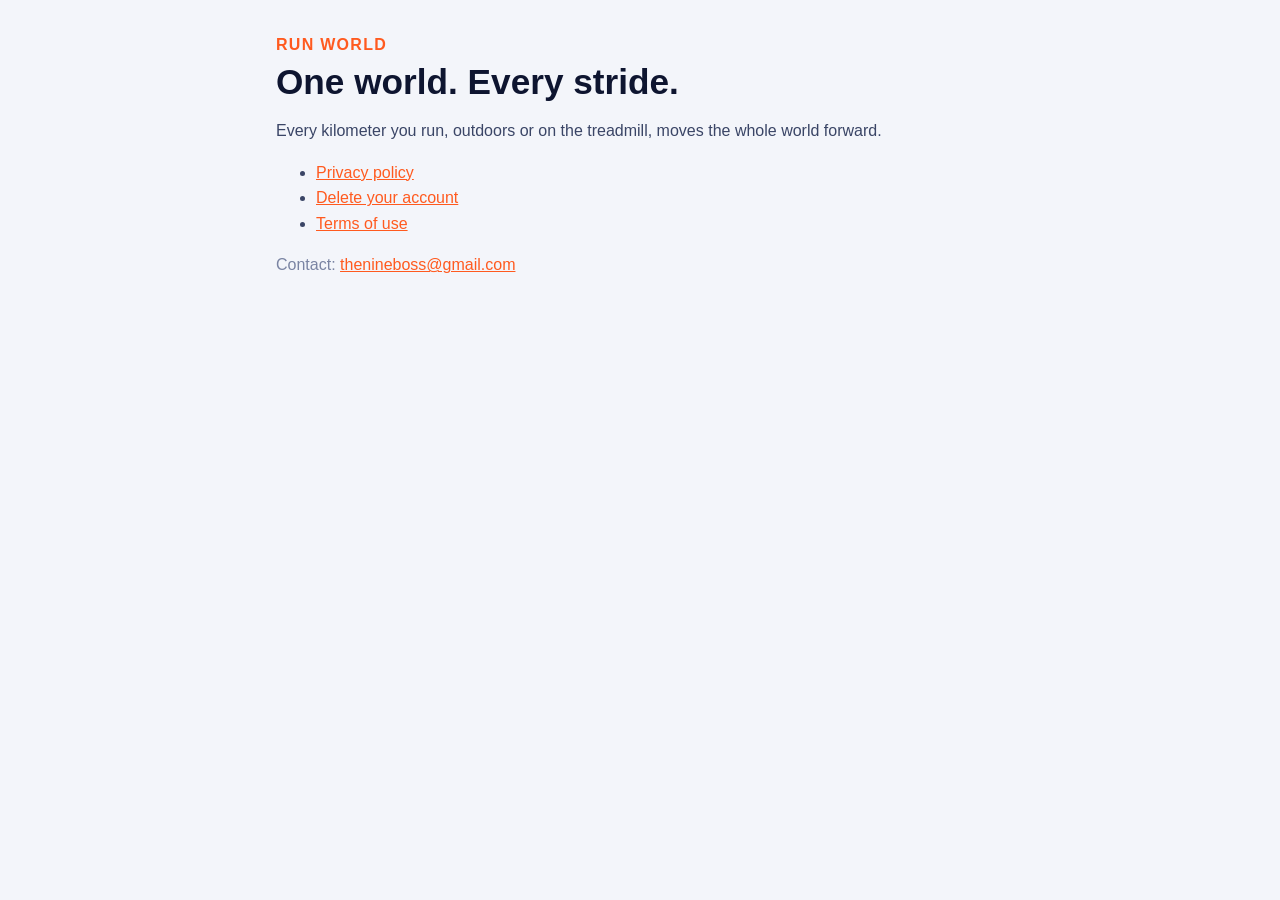
==== index.html @ a04a9c20 "Add files via upload" ====
<!doctype html>
<html lang="en">
<head>
<meta charset="utf-8">
<meta name="viewport" content="width=device-width, initial-scale=1">
<title>Run World</title>
<link rel="stylesheet" href="style.css">
</head>
<body>
<main>
<p class="brand">Run World</p>
<h1>One world. Every stride.</h1>
<p>Every kilometer you run, outdoors or on the treadmill, moves the whole world forward.</p>
<ul>
<li><a href="privacy-policy.html">Privacy policy</a></li>
<li><a href="privacy-policy.html#delete-account">Delete your account</a></li>
<li><a href="terms.html">Terms of use</a></li>
</ul>
<p class="muted">Contact: <a href="mailto:thenineboss@gmail.com">thenineboss@gmail.com</a></p>
</main>
</body>
</html>
---- style.css ----
:root { --bg: #F3F5FA; --card: #FFFFFF; --ink: #0E1530; --ink2: #3A4566; --mute: #7A84A3; --line: #E2E6F0; --accent: #FF5A1F; }
@media (prefers-color-scheme: dark) {
  :root { --bg: #080C1A; --card: #121A30; --ink: #F4F6FB; --ink2: #C3CAE0; --mute: #8590B0; --line: #232D4D; --accent: #FF6B2C; }
}
* { box-sizing: border-box; }
body { margin: 0; background: var(--bg); color: var(--ink2); font: 16px/1.6 -apple-system, BlinkMacSystemFont, "Segoe UI", Roboto, sans-serif; }
main { max-width: 760px; margin: 0 auto; padding: 32px 16px 64px; }
.brand { color: var(--accent); font-weight: 800; letter-spacing: 0.08em; text-transform: uppercase; margin: 0; }
h1 { color: var(--ink); font-size: 2.2rem; line-height: 1.15; margin: 4px 0; }
h2 { color: var(--ink); font-size: 1.2rem; margin-top: 2em; }
a { color: var(--accent); }
.muted { color: var(--mute); }
table { width: 100%; border-collapse: collapse; background: var(--card); border-radius: 12px; overflow: hidden; display: block; overflow-x: auto; }
th, td { text-align: left; vertical-align: top; padding: 10px 12px; border-bottom: 1px solid var(--line); font-size: 0.95rem; }
th { color: var(--ink); }
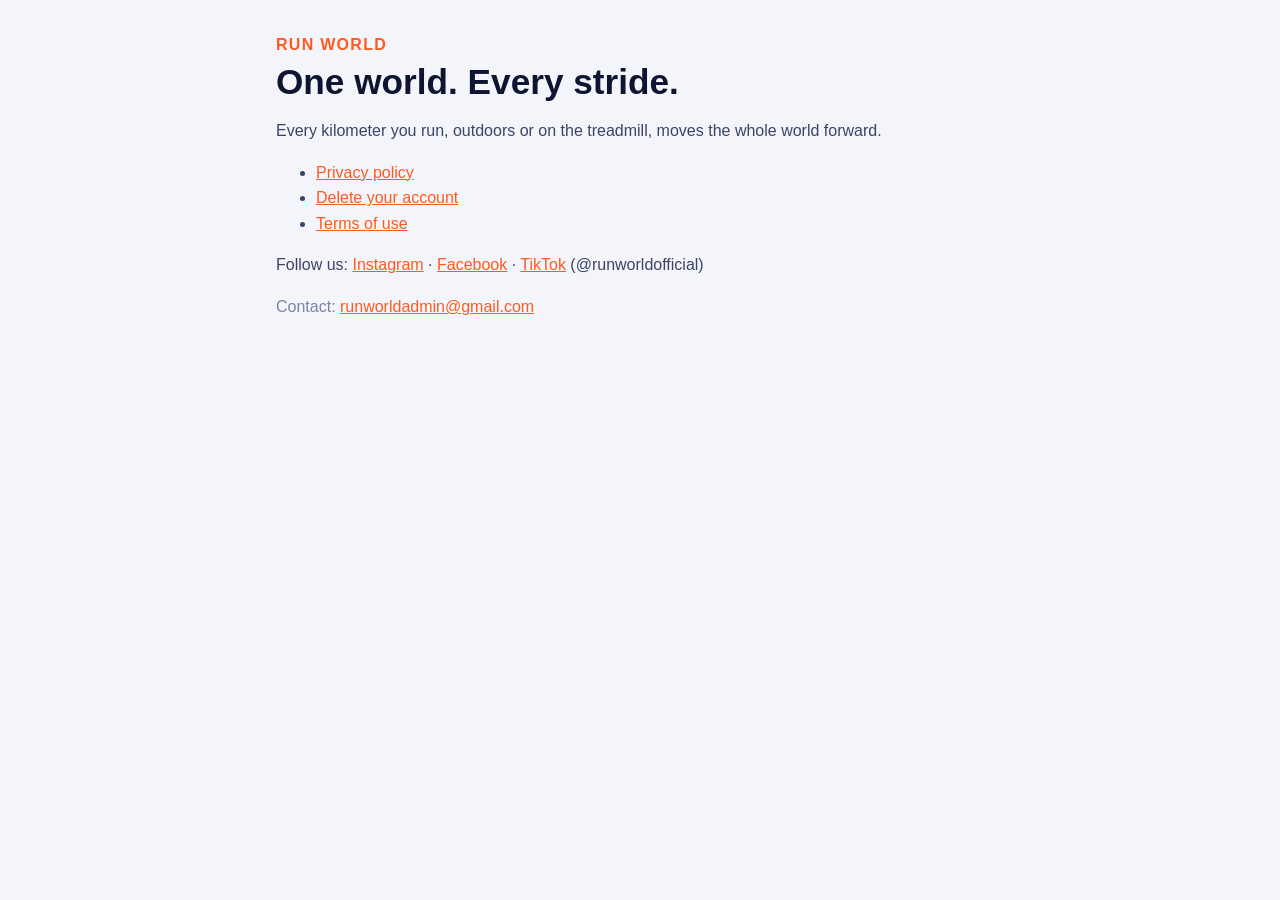
==== commit a21777b8: "Add files via upload" ====
--- a/index.html
+++ b/index.html
@@ -9,6 +9,21 @@
 <body>
 <main>
 <p class="brand">Run World</p>
+<div id="note" hidden style="background: var(--card); border-radius: 12px; padding: 16px; margin: 16px 0;"></div>
+<script>
+  // Arriving from the link in a sign-up email: say whether it worked, and drop the sign-in details from the address bar.
+  (function () {
+    var h = new URLSearchParams(location.hash.slice(1));
+    var note = document.getElementById('note');
+    if (h.get('access_token') || h.get('type') === 'signup') {
+      note.innerHTML = '<strong>✅ Your email is confirmed.</strong><br>Open Run World on your phone and sign in.';
+    } else if (h.get('error')) {
+      note.innerHTML = '<strong>This link has expired or was already used.</strong><br>Open Run World and sign in. If it asks you to confirm your email, create the account again to get a new link.';
+    } else return;
+    note.hidden = false;
+    history.replaceState(null, '', location.pathname);
+  })();
+</script>
 <h1>One world. Every stride.</h1>
 <p>Every kilometer you run, outdoors or on the treadmill, moves the whole world forward.</p>
 <ul>
@@ -16,7 +31,8 @@
 <li><a href="privacy-policy.html#delete-account">Delete your account</a></li>
 <li><a href="terms.html">Terms of use</a></li>
 </ul>
-<p class="muted">Contact: <a href="mailto:thenineboss@gmail.com">thenineboss@gmail.com</a></p>
+<p>Follow us: <a href="https://www.instagram.com/runworldofficial">Instagram</a> · <a href="https://www.facebook.com/runworldofficial">Facebook</a> · <a href="https://www.tiktok.com/@runworldofficial">TikTok</a> (@runworldofficial)</p>
+<p class="muted">Contact: <a href="mailto:runworldadmin@gmail.com">runworldadmin@gmail.com</a></p>
 </main>
 </body>
 </html>
